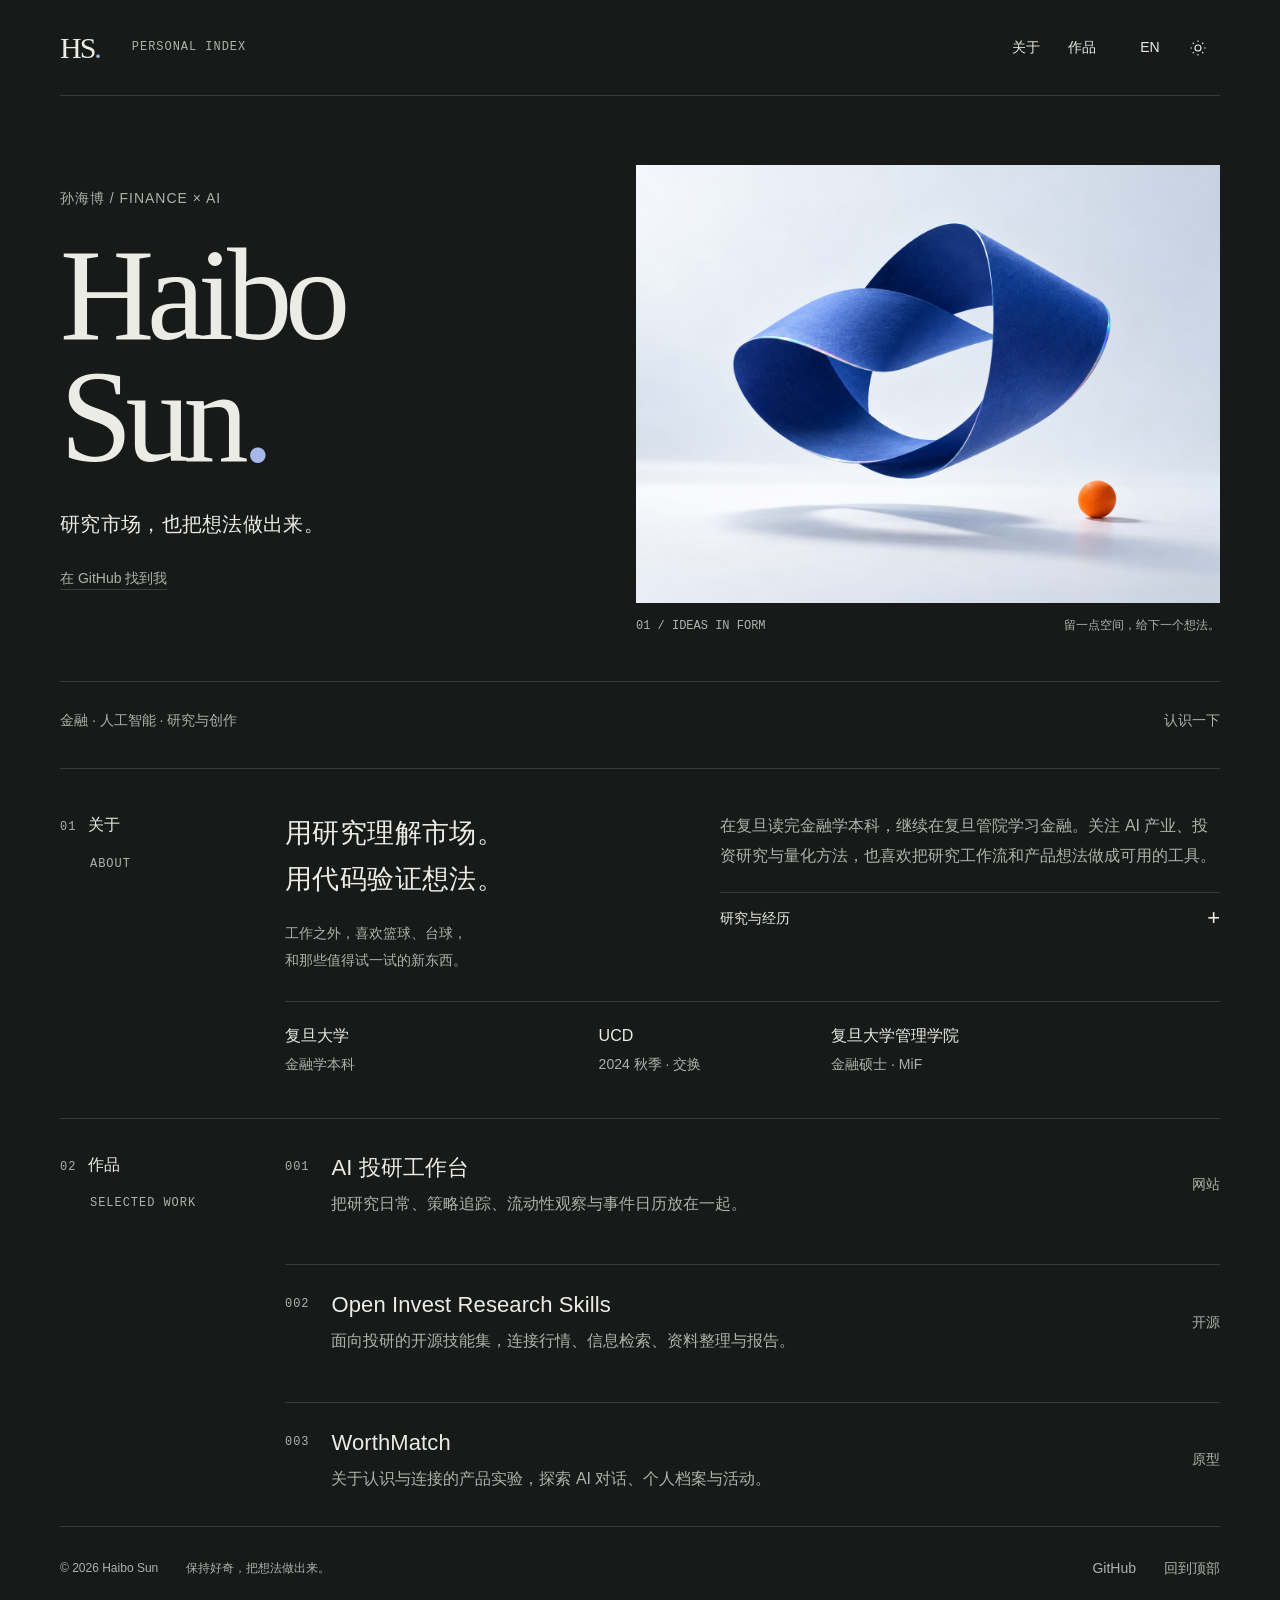
==== index.html @ 2e3bec72 "Complete bilingual homepage with sourced education, research and projects" ====
<!doctype html>
<html lang="zh-CN" data-theme="dark">
<head>
<meta charset="utf-8">
<meta name="viewport" content="width=device-width, initial-scale=1">
<meta name="description" content="孙海博 Haibo Sun 的个人主页。金融与 AI、投资研究，以及把想法做出来的实践。">
<meta name="theme-color" content="#181a19">
<title>孙海博 Haibo Sun · 个人主页</title>
<link rel="icon" type="image/svg+xml" href="data:image/svg+xml,%3Csvg xmlns='http://www.w3.org/2000/svg' viewBox='0 0 64 64'%3E%3Crect width='64' height='64' rx='12' fill='%23181a19'/%3E%3Cpath d='M18 17v30h7V35h14v12h7V17h-7v11H25V17z' fill='%23ecece4'/%3E%3C/svg%3E">
<link rel="stylesheet" href="css/personal-home.css">
<script src="js/personal-home.js" defer></script>
</head>
<body>
<a class="skip-link" href="#main" data-i18n="skip">跳到正文</a>
<div class="page-shell">
<header class="site-header">
<a class="brand" href="#home" aria-label="孙海博，回到首页">HS<span class="brand-dot" aria-hidden="true">.</span></a>
<span class="masthead">PERSONAL INDEX</span>
<nav class="main-nav" aria-label="主导航"><a href="#about" data-i18n="navAbout">关于</a><a href="#work" data-i18n="navWork">作品</a></nav>
<div class="header-controls">
<button class="language-toggle" type="button" aria-label="切换到英文" lang="en">EN</button>
<button class="theme-toggle" type="button" aria-label="切换到浅色模式" aria-pressed="true"><svg viewBox="0 0 24 24" width="18" height="18" fill="none" stroke="currentColor" stroke-width="1.5" aria-hidden="true"><circle cx="12" cy="12" r="4"/><path d="M12 2v2m0 16v2M2 12h2m16 0h2M5 5l1.5 1.5m11 11L19 19M5 19l1.5-1.5m11-11L19 5"/></svg></button>
</div>
</header>
<main id="main">
<section class="hero" id="home" aria-labelledby="hero-title">
<div class="hero-copy">
<p class="eyebrow" data-i18n="greeting">孙海博 / FINANCE × AI</p>
<h1 id="hero-title">Haibo<br>Sun<span class="name-dot">.</span></h1>
<p class="hero-description" data-i18n="heroDescription">研究市场，也把想法做出来。</p>
<a class="text-link hero-link" href="https://github.com/Leoherbertsun" target="_blank" rel="noopener noreferrer" data-i18n="github">在 GitHub 找到我</a>
</div>
<figure class="hero-art">
<div class="art-frame"><img src="img/personal-home-art.png" alt="浅色背景上的蓝色纸环和一颗橙色小球" width="1448" height="1086" fetchpriority="high"></div>
<figcaption><span>01 / IDEAS IN FORM</span><span data-i18n="artCaption">留一点空间，给下一个想法。</span></figcaption>
</figure>
<div class="hero-bottom"><span data-i18n="heroBottom">金融 · 人工智能 · 研究与创作</span><a href="#about" class="scroll-link" data-i18n="scroll">认识一下</a></div>
</section>
<section class="about section" id="about" aria-labelledby="about-title">
<div class="section-label"><span class="section-number">01</span><h2 id="about-title" data-i18n="aboutHeading">关于</h2><span class="section-english" lang="en">ABOUT</span></div>
<div class="about-content">
<div class="about-intro"><p class="about-lead" data-i18n="aboutLead">用研究理解市场。<br>用代码验证想法。</p><p class="personal-note" data-i18n="personalNote">工作之外，喜欢篮球、台球，<br>和那些值得试一试的新东西。</p></div>
<div class="about-copy"><p data-i18n="aboutText">在复旦读完金融学本科，继续在复旦管院学习金融。关注 AI 产业、投资研究与量化方法，也喜欢把研究工作流和产品想法做成可用的工具。</p><details class="note"><summary><span data-i18n="noteTitle">研究与经历</span><span class="note-toggle" aria-hidden="true">+</span></summary><div class="note-body"><p data-i18n="researchText">本科论文 SparseLeadLag：基于稀疏注意力机制，研究创业板日内领涨效应与交易策略，获评优秀毕业论文。</p><p data-i18n="experienceText">实践涉及 AI 算力研究、并购项目、指数与债券 ETF、权益量化及产品绩效归因。</p><ul><li data-i18n="modelingAward">2024 · 全国大学生数学建模竞赛国家二等奖，队长</li><li data-i18n="cqf">2025 · CQF，量化金融专业学习</li></ul></div></details></div>
<ol class="education-path" aria-label="学习经历"><li><span class="education-place" data-i18n="educationOne">复旦大学</span><span class="education-detail" data-i18n="educationOneDetail">金融学本科</span></li><li><span class="education-place">UCD</span><span class="education-detail" data-i18n="educationTwoDetail">2024 秋季 · 交换</span></li><li><span class="education-place" data-i18n="educationThree">复旦大学管理学院</span><span class="education-detail" data-i18n="educationThreeDetail">金融硕士 · MiF</span></li></ol>
</div>
</section>
<section class="work section" id="work" aria-labelledby="work-title">
<div class="section-label"><span class="section-number">02</span><h2 id="work-title" data-i18n="workHeading">作品</h2><span class="section-english" lang="en">SELECTED WORK</span></div>
<div class="work-list">
<a class="work-row" href="https://board.mindport.chat" target="_blank" rel="noopener noreferrer"><span class="work-index">001</span><div class="work-copy"><h3 data-i18n="boardTitle">AI 投研工作台</h3><p data-i18n="boardDescription">把研究日常、策略追踪、流动性观察与事件日历放在一起。</p></div><span class="work-type" data-i18n="website">网站</span></a>
<a class="work-row" href="https://github.com/Leoherbertsun/open-invest-research-skills" target="_blank" rel="noopener noreferrer"><span class="work-index">002</span><div class="work-copy"><h3>Open Invest Research Skills</h3><p data-i18n="skillsDescription">面向投研的开源技能集，连接行情、信息检索、资料整理与报告。</p></div><span class="work-type" data-i18n="openSource">开源</span></a>
<a class="work-row" href="https://github.com/Leoherbertsun/worthmatch-ai-companion-web" target="_blank" rel="noopener noreferrer"><span class="work-index">003</span><div class="work-copy"><h3>WorthMatch</h3><p data-i18n="worthmatchDescription">关于认识与连接的产品实验，探索 AI 对话、个人档案与活动。</p></div><span class="work-type" data-i18n="prototype">原型</span></a>
</div>
</section>
</main>
<footer class="site-footer"><span>© 2026 Haibo Sun</span><span class="footer-note" data-i18n="footerNote">保持好奇，把想法做出来。</span><a href="https://github.com/Leoherbertsun" target="_blank" rel="noopener noreferrer">GitHub</a><a href="#home" data-i18n="backTop">回到顶部</a></footer>
</div>
</body>
</html>
---- css/personal-home.css ----
:root{color-scheme:dark;--paper:#181a19;--ink:#eaece5;--muted:#adb2aa;--line:#383c38;--accent:#a5b8e8;--hover:#242824}
html[data-theme=light]{color-scheme:light;--paper:#f3f2eb;--ink:#20251f;--muted:#62695f;--line:#d3d6cd;--accent:#2948ab;--hover:#e8e9df}
*{box-sizing:border-box}html{scroll-behavior:smooth;scroll-padding-top:28px}body{margin:0;background:var(--paper);color:var(--ink);font-family:"Helvetica Neue",Arial,"PingFang SC","Microsoft YaHei",sans-serif;font-size:1rem;line-height:1.8;-webkit-font-smoothing:antialiased}a{color:inherit;text-decoration:none}button{font:inherit}button,a,summary{-webkit-tap-highlight-color:transparent}::selection{background:#adc1ff;color:#172033}:focus-visible{outline:2px solid var(--accent);outline-offset:6px}.skip-link{position:fixed;top:-100px;left:20px;padding:10px 18px;background:var(--ink);color:var(--paper);z-index:10}.skip-link:focus{top:12px}.page-shell{width:min(1160px,calc(100% - 112px));margin:auto}.site-header{min-height:96px;display:flex;flex-wrap:wrap;align-items:center;gap:32px;border-bottom:1px solid var(--line)}.brand{font-family:Georgia,"Times New Roman",serif;font-size:1.875rem;line-height:1;font-weight:400;letter-spacing:-2px;padding:10px 0}.brand-dot{color:var(--accent)}.masthead,.section-english,.hero-art figcaption,.section-number,.work-index{font-family:"SFMono-Regular",Consolas,"Liberation Mono",monospace;font-size:0.75rem;letter-spacing:.08em}.masthead{color:var(--muted)}.main-nav{display:flex;gap:28px;margin-left:auto;font-size:0.875rem}.main-nav a{display:flex;align-items:center;min-height:44px;padding:7px 0}.main-nav a:hover,.text-link:hover,.site-footer a:hover,.scroll-link:hover{color:var(--accent)}.header-controls{display:flex;gap:4px;align-items:center}.header-controls button{display:grid;place-items:center;min-width:44px;min-height:44px;padding:0 8px;color:var(--ink);border:1px solid transparent;background:transparent;cursor:pointer;font-size:0.875rem}.header-controls button:hover{background:var(--hover);border-color:var(--line)}.hero{display:grid;grid-template-columns:.94fr 1.06fr;gap:34px 58px;padding:54px 0 25px}.hero-copy{align-self:center;min-width:0}.eyebrow{margin:0 0 24px;font-size:0.875rem;color:var(--muted);letter-spacing:.07em}h1{font-family:Georgia,"Times New Roman",serif;font-weight:400;font-size:clamp(86px,10.2vw,146px);line-height:.93;letter-spacing:-.055em;margin:0 0 30px}.name-dot{color:var(--accent)}.hero-description{font-size:1.25rem;line-height:1.65;letter-spacing:.015em;margin:0 0 16px}.text-link{display:inline-flex;align-items:center;min-height:44px;font-size:0.875rem;transition:color .2s}.hero-link{color:var(--muted);text-decoration:underline;text-underline-offset:6px;text-decoration-color:var(--line)}.hero-art{min-width:0;align-self:center;margin:15px 0 0}.art-frame{width:100%;aspect-ratio:4/3;background:#e5eaf4;overflow:hidden}.hero-art img{display:block;width:100%;height:100%;object-fit:cover}.hero-art figcaption{display:flex;justify-content:space-between;gap:16px;padding-top:14px;color:var(--muted);font-size:0.75rem;line-height:1.65;letter-spacing:0}.hero-art figcaption>span:last-child{text-align:right;font-family:inherit}.hero-bottom{grid-column:1/-1;display:flex;justify-content:space-between;align-items:center;gap:24px;border-top:1px solid var(--line);padding-top:17px;margin-top:10px;color:var(--muted);font-size:0.875rem}.scroll-link{display:flex;align-items:center;min-height:44px;white-space:nowrap}.section{display:grid;grid-template-columns:180px minmax(0,1fr);gap:45px;padding:42px 0;border-top:1px solid var(--line)}.section-label{display:flex;align-items:baseline;gap:12px;flex-wrap:wrap;align-content:flex-start}.section-number{color:var(--muted)}.section-label h2{margin:0;font-size:1rem;font-weight:500}.section-english{color:var(--muted);flex-basis:100%;padding-left:30px;margin-top:2px}.about-content{display:grid;grid-template-columns:minmax(0,.95fr) minmax(0,1.2fr);gap:28px 40px}.about-lead{font-size:clamp(23px,2.1vw,28px);line-height:1.7;letter-spacing:.015em;margin:0}.personal-note{color:var(--muted);font-size:0.875rem;line-height:1.9;margin:18px 0 0}.about-copy{min-width:0;color:var(--muted);font-size:1rem;line-height:1.9}.about-copy>p{margin:0 0 20px}.note{border-top:1px solid var(--line)}.note summary{list-style:none;display:flex;justify-content:space-between;gap:20px;align-items:center;cursor:pointer;min-height:48px;padding:12px 0;color:var(--ink);font-size:0.875rem}.note summary::-webkit-details-marker{display:none}.note summary:hover{color:var(--accent)}.note-toggle{font-size:1.375rem;font-weight:300;line-height:1;transition:transform .2s}.note[open] .note-toggle{transform:rotate(45deg)}.note-body{padding-bottom:10px}.note-body p{margin:0 0 12px;font-size:1rem}.note-body ul{margin:14px 0 0;padding-left:20px;font-size:0.875rem}.note-body li+li{margin-top:8px}.education-path{grid-column:1/-1;display:grid;grid-template-columns:.9fr .65fr 1.2fr;gap:22px;list-style:none;margin:0;padding:22px 0 0;border-top:1px solid var(--line)}.education-path li{display:flex;flex-direction:column;gap:4px;min-width:0}.education-place{font-size:1rem;line-height:1.55}.education-detail{font-size:0.875rem;color:var(--muted);line-height:1.6}.work{border-bottom:1px solid var(--line);padding-top:32px;padding-bottom:32px}.work-list{min-width:0}.work-row{display:flex;align-items:center;gap:22px;min-width:0;padding:23px 0}.work-row:first-child{padding-top:0}.work-row:last-child{padding-bottom:0}.work-row+.work-row{border-top:1px solid var(--line);margin-top:23px}.work-index{align-self:flex-start;color:var(--muted);padding-top:6px}.work-copy{flex:1;min-width:0}.work-copy h3{font-size:1.375rem;font-weight:400;letter-spacing:.005em;line-height:1.5;margin:0 0 6px;overflow-wrap:anywhere}.work-copy p{margin:0;color:var(--muted);font-size:1rem;line-height:1.8}.work-type{color:var(--muted);font-size:0.875rem;white-space:nowrap}.work-row:hover h3{color:var(--accent)}.site-footer{display:flex;gap:28px;align-items:center;padding:20px 0 28px;color:var(--muted);font-size:0.75rem}.footer-note{margin-right:auto}.site-footer a{display:flex;align-items:center;min-height:44px;font-size:0.875rem;white-space:nowrap;transition:color .2s}
@media(min-width:1500px){.hero{padding-top:65px;padding-bottom:32px;gap:45px 65px}}
@media(max-width:1000px){.page-shell{width:calc(100% - 64px)}.masthead{display:none}.hero{gap:30px 35px}h1{font-size:clamp(82px,12vw,125px)}.section{grid-template-columns:130px minmax(0,1fr);gap:28px}.about-content{gap:25px}.hero-art figcaption{flex-direction:column;gap:3px}.hero-art figcaption>span:last-child{text-align:left}.about-lead{font-size:1.438rem}.work-row{gap:16px}.education-path{gap:16px}.footer-note{font-size:0.75rem}}
@media(max-width:720px){.page-shell{width:calc(100% - 40px)}.site-header{min-height:76px;gap:18px}.main-nav{gap:21px}.header-controls{gap:0}.hero{grid-template-columns:1fr;gap:30px;padding-top:39px}.eyebrow{margin-bottom:22px}h1{font-size:clamp(96px,21vw,138px);margin-bottom:25px}.hero-description{font-size:1.25rem}.hero-art{margin:0}.hero-art figcaption{flex-direction:row;gap:14px}.hero-art figcaption>span:last-child{text-align:right}.hero-bottom{gap:16px;margin-top:0;padding-top:14px}.section{grid-template-columns:1fr;gap:24px;padding:32px 0}.section-label{gap:11px;align-items:center}.section-english{flex-basis:auto;margin:0 0 0 auto;padding:0}.about-content{grid-template-columns:1fr 1.3fr;gap:24px}.about-lead{font-size:1.438rem}.work-copy h3{font-size:1.312rem}.work-row{gap:16px}.site-footer{flex-wrap:wrap;gap:10px 24px}.footer-note{display:none}.site-footer>a:first-of-type{margin-left:auto}}
@media(max-width:500px){.page-shell{width:calc(100% - 36px)}.site-header{gap:12px}.main-nav{gap:16px}.brand{font-size:1.75rem}.hero{gap:27px}.hero-art figcaption{flex-direction:column;gap:3px}.hero-art figcaption>span:last-child{text-align:left}.hero-bottom>span{max-width:220px}.about-content{grid-template-columns:1fr;gap:20px}.about-lead{font-size:1.562rem}.personal-note{margin-top:12px}.education-path{grid-template-columns:1fr;gap:18px;padding-top:22px}.education-path li{flex-direction:row;justify-content:space-between;gap:16px;align-items:baseline}.education-place{font-size:0.875rem}.education-detail{font-size:0.875rem;text-align:right}.work-row{flex-wrap:wrap;gap:10px 14px}.work-index{font-size:0.75rem}.work-copy{flex-basis:calc(100% - 48px)}.work-type{margin-left:36px;font-size:0.875rem}.work-copy h3{font-size:1.25rem}.site-footer{gap:10px 15px}}
@media(max-width:350px){.main-nav{gap:10px}.site-header{gap:8px}.header-controls button{min-width:42px}.education-path li{flex-direction:column;gap:2px}.education-detail{text-align:left}.hero-bottom{align-items:flex-start}.hero-bottom>span{max-width:155px}.hero-bottom .scroll-link{min-height:0}}
@media(prefers-reduced-motion:reduce){html{scroll-behavior:auto}*,*::before,*::after{transition:none!important}}
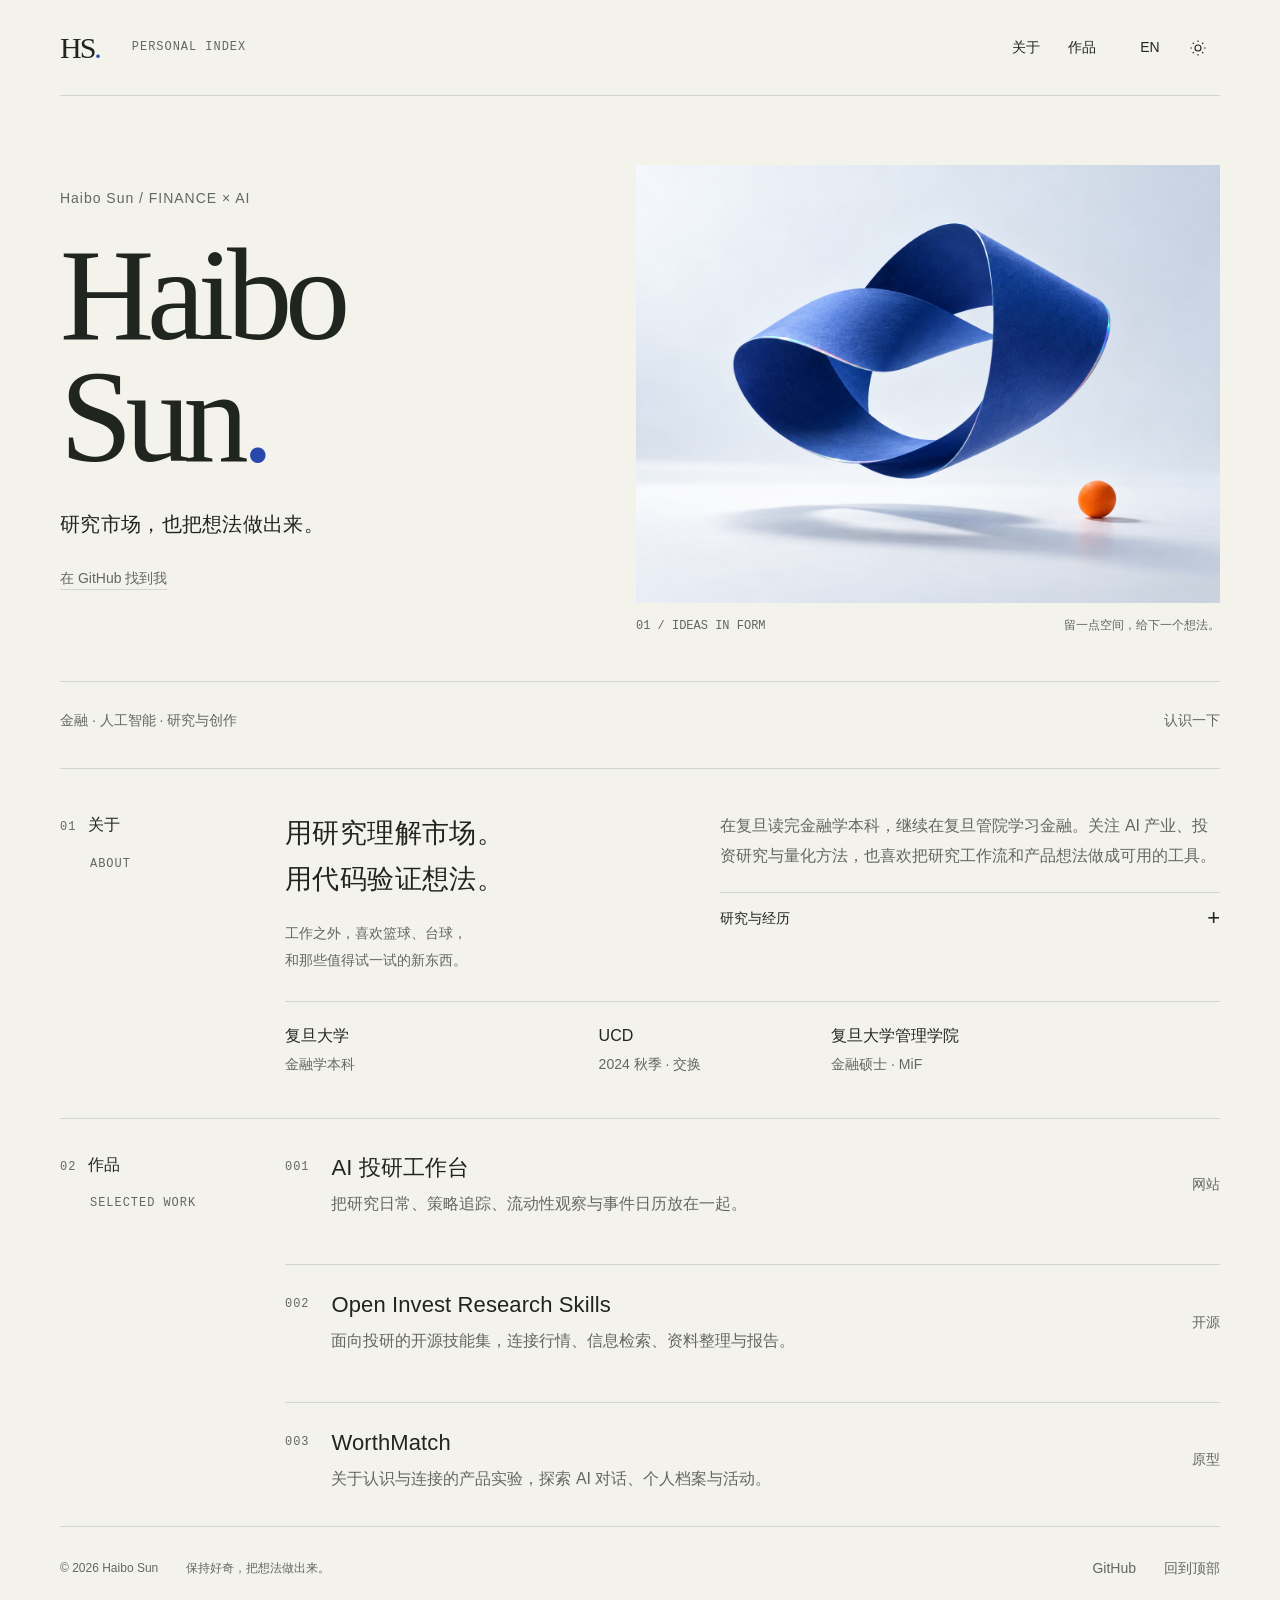
==== commit a8eaa054: "Keep the public name in English and default to light" ====
--- a/index.html
+++ b/index.html
@@ -1,11 +1,11 @@
 <!doctype html>
-<html lang="zh-CN" data-theme="dark">
+<html lang="zh-CN" data-theme="light">
 <head>
 <meta charset="utf-8">
 <meta name="viewport" content="width=device-width, initial-scale=1">
-<meta name="description" content="孙海博 Haibo Sun 的个人主页。金融与 AI、投资研究，以及把想法做出来的实践。">
-<meta name="theme-color" content="#181a19">
-<title>孙海博 Haibo Sun · 个人主页</title>
+<meta name="description" content="Haibo Sun 的个人主页。金融与 AI、投资研究，以及把想法做出来的实践。">
+<meta name="theme-color" content="#f3f2eb">
+<title>Haibo Sun · 个人主页</title>
 <link rel="icon" type="image/svg+xml" href="data:image/svg+xml,%3Csvg xmlns='http://www.w3.org/2000/svg' viewBox='0 0 64 64'%3E%3Crect width='64' height='64' rx='12' fill='%23181a19'/%3E%3Cpath d='M18 17v30h7V35h14v12h7V17h-7v11H25V17z' fill='%23ecece4'/%3E%3C/svg%3E">
 <link rel="stylesheet" href="css/personal-home.css">
 <script src="js/personal-home.js" defer></script>
@@ -14,7 +14,7 @@
 <a class="skip-link" href="#main" data-i18n="skip">跳到正文</a>
 <div class="page-shell">
 <header class="site-header">
-<a class="brand" href="#home" aria-label="孙海博，回到首页">HS<span class="brand-dot" aria-hidden="true">.</span></a>
+<a class="brand" href="#home" aria-label="Haibo Sun，回到首页">HS<span class="brand-dot" aria-hidden="true">.</span></a>
 <span class="masthead">PERSONAL INDEX</span>
 <nav class="main-nav" aria-label="主导航"><a href="#about" data-i18n="navAbout">关于</a><a href="#work" data-i18n="navWork">作品</a></nav>
 <div class="header-controls">
@@ -25,7 +25,7 @@
 <main id="main">
 <section class="hero" id="home" aria-labelledby="hero-title">
 <div class="hero-copy">
-<p class="eyebrow" data-i18n="greeting">孙海博 / FINANCE × AI</p>
+<p class="eyebrow" data-i18n="greeting">Haibo Sun / FINANCE × AI</p>
 <h1 id="hero-title">Haibo<br>Sun<span class="name-dot">.</span></h1>
 <p class="hero-description" data-i18n="heroDescription">研究市场，也把想法做出来。</p>
 <a class="text-link hero-link" href="https://github.com/Leoherbertsun" target="_blank" rel="noopener noreferrer" data-i18n="github">在 GitHub 找到我</a>
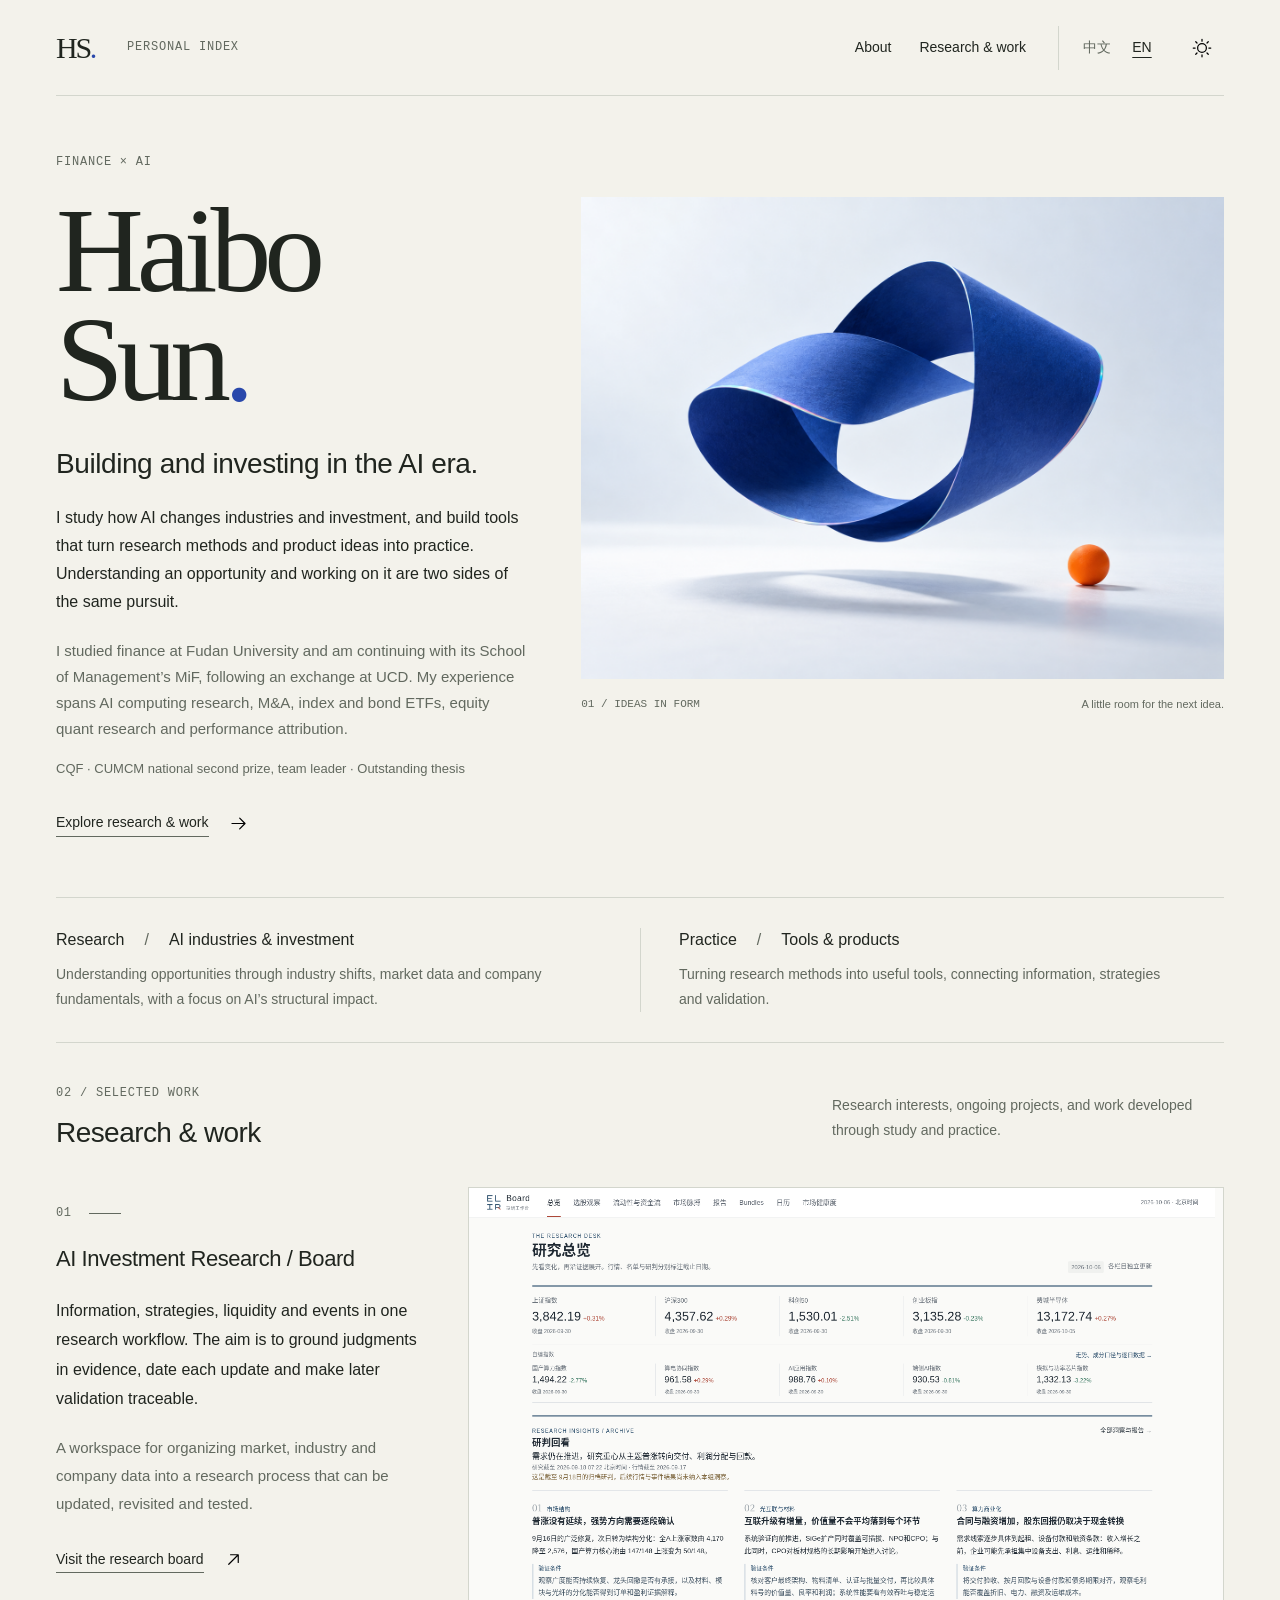
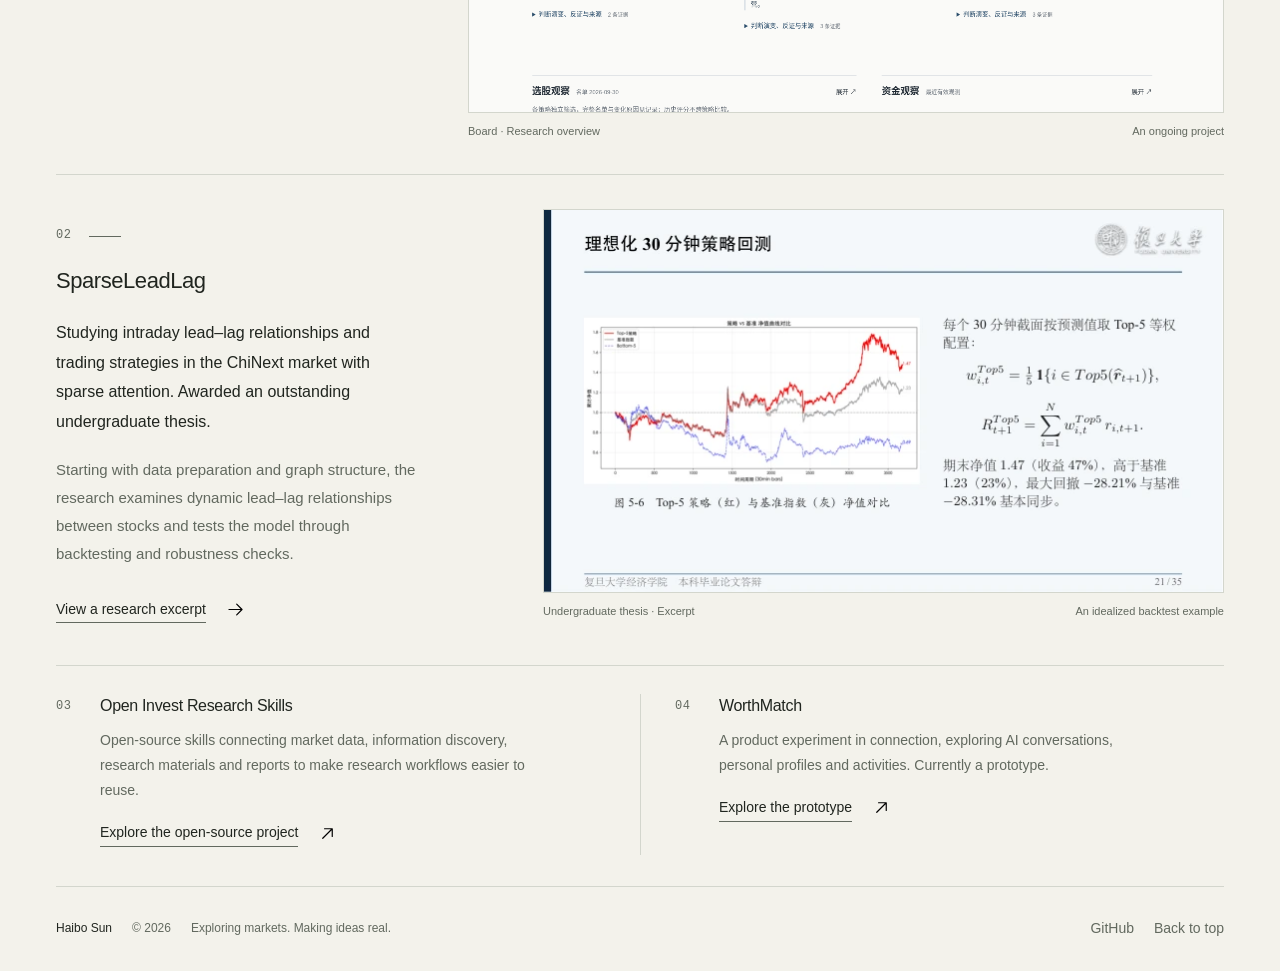
==== commit a541b34f: "Combine editorial research layout with warm paper typography" ====
--- a/index.html
+++ b/index.html
@@ -3,57 +3,105 @@
 <head>
 <meta charset="utf-8">
 <meta name="viewport" content="width=device-width, initial-scale=1">
-<meta name="description" content="Haibo Sun 的个人主页。金融与 AI、投资研究，以及把想法做出来的实践。">
+<meta name="description" content="Haibo Sun 的个人主页。AI 产业与投资研究，以及用代码把研究方法和产品想法做成工具的实践。">
 <meta name="theme-color" content="#f3f2eb">
-<title>Haibo Sun · 个人主页</title>
+<title>Haibo Sun · Finance × AI</title>
 <link rel="icon" type="image/svg+xml" href="data:image/svg+xml,%3Csvg xmlns='http://www.w3.org/2000/svg' viewBox='0 0 64 64'%3E%3Crect width='64' height='64' rx='12' fill='%23181a19'/%3E%3Cpath d='M18 17v30h7V35h14v12h7V17h-7v11H25V17z' fill='%23ecece4'/%3E%3C/svg%3E">
-<link rel="stylesheet" href="css/personal-home.css">
-<script src="js/personal-home.js" defer></script>
+<link rel="stylesheet" href="css/personal-home.css?v=20261007-1">
+<script src="js/personal-home.js?v=20261007-1" defer></script>
 </head>
 <body>
 <a class="skip-link" href="#main" data-i18n="skip">跳到正文</a>
-<div class="page-shell">
+<div class="page-shell" id="home">
 <header class="site-header">
-<a class="brand" href="#home" aria-label="Haibo Sun，回到首页">HS<span class="brand-dot" aria-hidden="true">.</span></a>
-<span class="masthead">PERSONAL INDEX</span>
-<nav class="main-nav" aria-label="主导航"><a href="#about" data-i18n="navAbout">关于</a><a href="#work" data-i18n="navWork">作品</a></nav>
-<div class="header-controls">
-<button class="language-toggle" type="button" aria-label="切换到英文" lang="en">EN</button>
-<button class="theme-toggle" type="button" aria-label="切换到浅色模式" aria-pressed="true"><svg viewBox="0 0 24 24" width="18" height="18" fill="none" stroke="currentColor" stroke-width="1.5" aria-hidden="true"><circle cx="12" cy="12" r="4"/><path d="M12 2v2m0 16v2M2 12h2m16 0h2M5 5l1.5 1.5m11 11L19 19M5 19l1.5-1.5m11-11L19 5"/></svg></button>
-</div>
+  <a class="brand" href="#home" aria-label="Haibo Sun，回到首页">HS<span class="brand-dot">.</span></a>
+  <span class="masthead">PERSONAL INDEX</span>
+  <nav class="main-nav" aria-label="主导航">
+    <a href="#about" data-i18n="navAbout">关于</a>
+    <a href="#work" data-i18n="navWork">研究与作品</a>
+  </nav>
+  <div class="header-controls">
+    <div class="language-control" aria-label="语言">
+      <button type="button" data-locale="zh" lang="zh-CN" aria-pressed="true">中文</button>
+      <button type="button" data-locale="en" lang="en" aria-pressed="false">EN</button>
+    </div>
+    <button class="theme-toggle" type="button" aria-label="切换到深色模式" aria-pressed="false"><img src="img/home-icons/sun.svg" width="20" height="20" alt=""></button>
+  </div>
 </header>
 <main id="main">
-<section class="hero" id="home" aria-labelledby="hero-title">
-<div class="hero-copy">
-<p class="eyebrow" data-i18n="greeting">Haibo Sun / FINANCE × AI</p>
-<h1 id="hero-title">Haibo<br>Sun<span class="name-dot">.</span></h1>
-<p class="hero-description" data-i18n="heroDescription">研究市场，也把想法做出来。</p>
-<a class="text-link hero-link" href="https://github.com/Leoherbertsun" target="_blank" rel="noopener noreferrer" data-i18n="github">在 GitHub 找到我</a>
+  <section class="hero" id="about" aria-labelledby="hero-title">
+    <div class="hero-copy">
+      <p class="eyebrow">FINANCE × AI</p>
+      <h1 id="hero-title">Haibo<br>Sun<span class="name-dot">.</span></h1>
+      <p class="hero-statement" data-i18n="statement">在 AI 时代，创与投。</p>
+      <p class="hero-intro" data-i18n="intro">我关注 AI 如何改变产业与投资，也用代码把研究方法和产品想法做成可用的工具。理解机会与亲手实践，是同一件事的两面。</p>
+      <p class="hero-background" data-i18n="background">复旦大学金融学本科，继续在复旦管院学习 MiF，曾赴 UCD 交换。实践涉及 AI 算力研究、并购、指数与债券 ETF、权益量化和绩效归因。</p>
+      <p class="credentials" data-i18n="credentials">CQF · 数模国家二等奖（队长） · 优秀毕业论文</p>
+      <a class="text-link hero-link" href="#work"><span data-i18n="browse">浏览研究与作品</span><img class="ui-icon" src="img/home-icons/arrow-right.svg" width="19" height="19" alt=""></a>
+    </div>
+    <figure class="hero-art">
+      <img class="hero-image" src="img/personal-home-art.png" alt="浅色背景上的蓝色纸环和一颗橙色小球" width="1448" height="1086" fetchpriority="high">
+      <figcaption><span>01 / IDEAS IN FORM</span><span data-i18n="artCaption">留一点空间，给下一个想法。</span></figcaption>
+    </figure>
+  </section>
+  <div class="practice-band">
+    <div class="practice-item">
+      <p class="practice-heading"><span data-i18n="research">研究</span><span class="practice-slash" aria-hidden="true">/</span><span data-i18n="researchTitle">AI 产业与投资</span></p>
+      <p class="practice-description" data-i18n="researchDescription">从产业变化、市场数据和公司基本面中理解机会，关注 AI 带来的结构性影响。</p>
+    </div>
+    <div class="practice-item">
+      <p class="practice-heading"><span data-i18n="practice">实践</span><span class="practice-slash" aria-hidden="true">/</span><span data-i18n="practiceTitle">工具与产品</span></p>
+      <p class="practice-description" data-i18n="practiceDescription">用代码把研究方法落地为可用的工具，让信息、策略与验证形成闭环。</p>
+    </div>
+  </div>
+  <section class="work-section" id="work" aria-labelledby="work-title">
+    <div class="section-heading">
+      <div><p class="section-eyebrow">02 / SELECTED WORK</p><h2 id="work-title" data-i18n="workTitle">研究与作品</h2></div>
+      <p class="section-intro" data-i18n="workIntro">一些我长期关注的研究方向、正在进行的项目，以及从学习和实践中形成的阶段性成果。</p>
+    </div>
+    <article class="project project-board" aria-labelledby="board-title">
+      <div class="project-copy">
+        <p class="project-index">01</p>
+        <h3 id="board-title" data-i18n="boardTitle">AI 投研工作台 / Board</h3>
+        <p class="project-lead" data-i18n="boardLead">把信息、策略、流动性与事件放进同一个研究工作流。重点是让判断有依据，让更新有日期，也让后续验证有迹可循。</p>
+        <p class="project-description" data-i18n="boardDescription">围绕市场、行业与公司，把分散的数据和材料组织成可以持续更新、回看与验证的研究过程。</p>
+        <a class="text-link" href="https://board.mindport.chat" target="_blank" rel="noopener noreferrer"><span data-i18n="boardLink">访问工作台</span><img class="ui-icon" src="img/home-icons/arrow-up-right.svg" width="19" height="19" alt=""></a>
+      </div>
+      <figure class="project-figure">
+        <a class="project-image-link" href="https://board.mindport.chat" target="_blank" rel="noopener noreferrer" aria-label="打开 AI 投研工作台"><img src="img/research-board.png" alt="Board 的研究总览页面，展示市场数据、研究回看与行情图表" width="1440" height="1000" loading="lazy" decoding="async"></a>
+        <figcaption><span data-i18n="boardCaption">Board · 研究总览</span><span data-i18n="boardStatus">持续迭代中</span></figcaption>
+      </figure>
+    </article>
+    <article class="project project-thesis" aria-labelledby="thesis-title">
+      <div class="project-copy">
+        <p class="project-index">02</p>
+        <h3 id="thesis-title">SparseLeadLag</h3>
+        <p class="project-lead" data-i18n="thesisLead">用稀疏注意力研究创业板日内领涨关系与交易策略。本科论文获评优秀毕业论文。</p>
+        <p class="project-description" data-i18n="thesisDescription">从数据处理与图结构出发，探索股票间的动态领先关系，并通过回测与稳健性检验审视模型的有效性。</p>
+        <a class="text-link thesis-trigger" href="img/sparse-lead-lag.webp"><span data-i18n="thesisLink">查看研究节选</span><img class="ui-icon" src="img/home-icons/arrow-right.svg" width="19" height="19" alt=""></a>
+      </div>
+      <figure class="project-figure thesis-figure">
+        <a class="project-image-link thesis-trigger" href="img/sparse-lead-lag.webp" aria-label="查看 SparseLeadLag 研究节选"><img src="img/sparse-lead-lag.webp" alt="SparseLeadLag 本科论文的理想化回测节选，包含图表与模型公式" width="681" height="383" loading="lazy" decoding="async"></a>
+        <figcaption><span data-i18n="thesisCaption">本科论文 · 研究节选</span><span data-i18n="thesisNote">图中为理想化回测示例</span></figcaption>
+      </figure>
+    </article>
+    <div class="secondary-projects">
+      <article class="secondary-project">
+        <p class="project-index">03</p>
+        <div><h3>Open Invest Research Skills</h3><p data-i18n="skillsDescription">面向投研的开源技能集，连接行情、信息检索、资料整理与报告，让研究流程更容易复用。</p><a class="text-link" href="https://github.com/Leoherbertsun/open-invest-research-skills" target="_blank" rel="noopener noreferrer"><span data-i18n="skillsLink">查看开源项目</span><img class="ui-icon" src="img/home-icons/arrow-up-right.svg" width="18" height="18" alt=""></a></div>
+      </article>
+      <article class="secondary-project">
+        <p class="project-index">04</p>
+        <div><h3>WorthMatch</h3><p data-i18n="worthmatchDescription">关于认识与连接的产品实验，探索 AI 对话、个人档案与活动的结合方式。目前是原型项目。</p><a class="text-link" href="https://github.com/Leoherbertsun/worthmatch-ai-companion-web" target="_blank" rel="noopener noreferrer"><span data-i18n="worthmatchLink">查看产品原型</span><img class="ui-icon" src="img/home-icons/arrow-up-right.svg" width="18" height="18" alt=""></a></div>
+      </article>
+    </div>
+  </section>
+</main>
+<footer class="site-footer"><span class="footer-name">Haibo Sun</span><span>© 2026</span><span class="footer-note" data-i18n="footerNote">研究市场，把想法做出来。</span><a href="https://github.com/Leoherbertsun" target="_blank" rel="noopener noreferrer">GitHub</a><a href="#home" data-i18n="backTop">回到顶部</a></footer>
 </div>
-<figure class="hero-art">
-<div class="art-frame"><img src="img/personal-home-art.png" alt="浅色背景上的蓝色纸环和一颗橙色小球" width="1448" height="1086" fetchpriority="high"></div>
-<figcaption><span>01 / IDEAS IN FORM</span><span data-i18n="artCaption">留一点空间，给下一个想法。</span></figcaption>
-</figure>
-<div class="hero-bottom"><span data-i18n="heroBottom">金融 · 人工智能 · 研究与创作</span><a href="#about" class="scroll-link" data-i18n="scroll">认识一下</a></div>
-</section>
-<section class="about section" id="about" aria-labelledby="about-title">
-<div class="section-label"><span class="section-number">01</span><h2 id="about-title" data-i18n="aboutHeading">关于</h2><span class="section-english" lang="en">ABOUT</span></div>
-<div class="about-content">
-<div class="about-intro"><p class="about-lead" data-i18n="aboutLead">用研究理解市场。<br>用代码验证想法。</p><p class="personal-note" data-i18n="personalNote">工作之外，喜欢篮球、台球，<br>和那些值得试一试的新东西。</p></div>
-<div class="about-copy"><p data-i18n="aboutText">在复旦读完金融学本科，继续在复旦管院学习金融。关注 AI 产业、投资研究与量化方法，也喜欢把研究工作流和产品想法做成可用的工具。</p><details class="note"><summary><span data-i18n="noteTitle">研究与经历</span><span class="note-toggle" aria-hidden="true">+</span></summary><div class="note-body"><p data-i18n="researchText">本科论文 SparseLeadLag：基于稀疏注意力机制，研究创业板日内领涨效应与交易策略，获评优秀毕业论文。</p><p data-i18n="experienceText">实践涉及 AI 算力研究、并购项目、指数与债券 ETF、权益量化及产品绩效归因。</p><ul><li data-i18n="modelingAward">2024 · 全国大学生数学建模竞赛国家二等奖，队长</li><li data-i18n="cqf">2025 · CQF，量化金融专业学习</li></ul></div></details></div>
-<ol class="education-path" aria-label="学习经历"><li><span class="education-place" data-i18n="educationOne">复旦大学</span><span class="education-detail" data-i18n="educationOneDetail">金融学本科</span></li><li><span class="education-place">UCD</span><span class="education-detail" data-i18n="educationTwoDetail">2024 秋季 · 交换</span></li><li><span class="education-place" data-i18n="educationThree">复旦大学管理学院</span><span class="education-detail" data-i18n="educationThreeDetail">金融硕士 · MiF</span></li></ol>
-</div>
-</section>
-<section class="work section" id="work" aria-labelledby="work-title">
-<div class="section-label"><span class="section-number">02</span><h2 id="work-title" data-i18n="workHeading">作品</h2><span class="section-english" lang="en">SELECTED WORK</span></div>
-<div class="work-list">
-<a class="work-row" href="https://board.mindport.chat" target="_blank" rel="noopener noreferrer"><span class="work-index">001</span><div class="work-copy"><h3 data-i18n="boardTitle">AI 投研工作台</h3><p data-i18n="boardDescription">把研究日常、策略追踪、流动性观察与事件日历放在一起。</p></div><span class="work-type" data-i18n="website">网站</span></a>
-<a class="work-row" href="https://github.com/Leoherbertsun/open-invest-research-skills" target="_blank" rel="noopener noreferrer"><span class="work-index">002</span><div class="work-copy"><h3>Open Invest Research Skills</h3><p data-i18n="skillsDescription">面向投研的开源技能集，连接行情、信息检索、资料整理与报告。</p></div><span class="work-type" data-i18n="openSource">开源</span></a>
-<a class="work-row" href="https://github.com/Leoherbertsun/worthmatch-ai-companion-web" target="_blank" rel="noopener noreferrer"><span class="work-index">003</span><div class="work-copy"><h3>WorthMatch</h3><p data-i18n="worthmatchDescription">关于认识与连接的产品实验，探索 AI 对话、个人档案与活动。</p></div><span class="work-type" data-i18n="prototype">原型</span></a>
-</div>
-</section>
-</main>
-<footer class="site-footer"><span>© 2026 Haibo Sun</span><span class="footer-note" data-i18n="footerNote">保持好奇，把想法做出来。</span><a href="https://github.com/Leoherbertsun" target="_blank" rel="noopener noreferrer">GitHub</a><a href="#home" data-i18n="backTop">回到顶部</a></footer>
-</div>
+<dialog class="research-dialog" aria-labelledby="dialog-title">
+  <div class="dialog-heading"><div><p class="section-eyebrow">RESEARCH NOTE</p><h2 id="dialog-title">SparseLeadLag</h2></div><button class="dialog-close" type="button" data-i18n="close">关闭</button></div>
+  <figure><img src="img/sparse-lead-lag.webp" alt="SparseLeadLag 本科论文的理想化回测节选，包含图表与模型公式" width="681" height="383"><figcaption data-i18n="dialogCaption">本科论文研究节选。图中展示理想化回测示例，用于说明研究方法。</figcaption></figure>
+</dialog>
 </body>
 </html>
--- a/css/personal-home.css
+++ b/css/personal-home.css
@@ -1,9 +1,220 @@
-:root{color-scheme:dark;--paper:#181a19;--ink:#eaece5;--muted:#adb2aa;--line:#383c38;--accent:#a5b8e8;--hover:#242824}
-html[data-theme=light]{color-scheme:light;--paper:#f3f2eb;--ink:#20251f;--muted:#62695f;--line:#d3d6cd;--accent:#2948ab;--hover:#e8e9df}
-*{box-sizing:border-box}html{scroll-behavior:smooth;scroll-padding-top:28px}body{margin:0;background:var(--paper);color:var(--ink);font-family:"Helvetica Neue",Arial,"PingFang SC","Microsoft YaHei",sans-serif;font-size:1rem;line-height:1.8;-webkit-font-smoothing:antialiased}a{color:inherit;text-decoration:none}button{font:inherit}button,a,summary{-webkit-tap-highlight-color:transparent}::selection{background:#adc1ff;color:#172033}:focus-visible{outline:2px solid var(--accent);outline-offset:6px}.skip-link{position:fixed;top:-100px;left:20px;padding:10px 18px;background:var(--ink);color:var(--paper);z-index:10}.skip-link:focus{top:12px}.page-shell{width:min(1160px,calc(100% - 112px));margin:auto}.site-header{min-height:96px;display:flex;flex-wrap:wrap;align-items:center;gap:32px;border-bottom:1px solid var(--line)}.brand{font-family:Georgia,"Times New Roman",serif;font-size:1.875rem;line-height:1;font-weight:400;letter-spacing:-2px;padding:10px 0}.brand-dot{color:var(--accent)}.masthead,.section-english,.hero-art figcaption,.section-number,.work-index{font-family:"SFMono-Regular",Consolas,"Liberation Mono",monospace;font-size:0.75rem;letter-spacing:.08em}.masthead{color:var(--muted)}.main-nav{display:flex;gap:28px;margin-left:auto;font-size:0.875rem}.main-nav a{display:flex;align-items:center;min-height:44px;padding:7px 0}.main-nav a:hover,.text-link:hover,.site-footer a:hover,.scroll-link:hover{color:var(--accent)}.header-controls{display:flex;gap:4px;align-items:center}.header-controls button{display:grid;place-items:center;min-width:44px;min-height:44px;padding:0 8px;color:var(--ink);border:1px solid transparent;background:transparent;cursor:pointer;font-size:0.875rem}.header-controls button:hover{background:var(--hover);border-color:var(--line)}.hero{display:grid;grid-template-columns:.94fr 1.06fr;gap:34px 58px;padding:54px 0 25px}.hero-copy{align-self:center;min-width:0}.eyebrow{margin:0 0 24px;font-size:0.875rem;color:var(--muted);letter-spacing:.07em}h1{font-family:Georgia,"Times New Roman",serif;font-weight:400;font-size:clamp(86px,10.2vw,146px);line-height:.93;letter-spacing:-.055em;margin:0 0 30px}.name-dot{color:var(--accent)}.hero-description{font-size:1.25rem;line-height:1.65;letter-spacing:.015em;margin:0 0 16px}.text-link{display:inline-flex;align-items:center;min-height:44px;font-size:0.875rem;transition:color .2s}.hero-link{color:var(--muted);text-decoration:underline;text-underline-offset:6px;text-decoration-color:var(--line)}.hero-art{min-width:0;align-self:center;margin:15px 0 0}.art-frame{width:100%;aspect-ratio:4/3;background:#e5eaf4;overflow:hidden}.hero-art img{display:block;width:100%;height:100%;object-fit:cover}.hero-art figcaption{display:flex;justify-content:space-between;gap:16px;padding-top:14px;color:var(--muted);font-size:0.75rem;line-height:1.65;letter-spacing:0}.hero-art figcaption>span:last-child{text-align:right;font-family:inherit}.hero-bottom{grid-column:1/-1;display:flex;justify-content:space-between;align-items:center;gap:24px;border-top:1px solid var(--line);padding-top:17px;margin-top:10px;color:var(--muted);font-size:0.875rem}.scroll-link{display:flex;align-items:center;min-height:44px;white-space:nowrap}.section{display:grid;grid-template-columns:180px minmax(0,1fr);gap:45px;padding:42px 0;border-top:1px solid var(--line)}.section-label{display:flex;align-items:baseline;gap:12px;flex-wrap:wrap;align-content:flex-start}.section-number{color:var(--muted)}.section-label h2{margin:0;font-size:1rem;font-weight:500}.section-english{color:var(--muted);flex-basis:100%;padding-left:30px;margin-top:2px}.about-content{display:grid;grid-template-columns:minmax(0,.95fr) minmax(0,1.2fr);gap:28px 40px}.about-lead{font-size:clamp(23px,2.1vw,28px);line-height:1.7;letter-spacing:.015em;margin:0}.personal-note{color:var(--muted);font-size:0.875rem;line-height:1.9;margin:18px 0 0}.about-copy{min-width:0;color:var(--muted);font-size:1rem;line-height:1.9}.about-copy>p{margin:0 0 20px}.note{border-top:1px solid var(--line)}.note summary{list-style:none;display:flex;justify-content:space-between;gap:20px;align-items:center;cursor:pointer;min-height:48px;padding:12px 0;color:var(--ink);font-size:0.875rem}.note summary::-webkit-details-marker{display:none}.note summary:hover{color:var(--accent)}.note-toggle{font-size:1.375rem;font-weight:300;line-height:1;transition:transform .2s}.note[open] .note-toggle{transform:rotate(45deg)}.note-body{padding-bottom:10px}.note-body p{margin:0 0 12px;font-size:1rem}.note-body ul{margin:14px 0 0;padding-left:20px;font-size:0.875rem}.note-body li+li{margin-top:8px}.education-path{grid-column:1/-1;display:grid;grid-template-columns:.9fr .65fr 1.2fr;gap:22px;list-style:none;margin:0;padding:22px 0 0;border-top:1px solid var(--line)}.education-path li{display:flex;flex-direction:column;gap:4px;min-width:0}.education-place{font-size:1rem;line-height:1.55}.education-detail{font-size:0.875rem;color:var(--muted);line-height:1.6}.work{border-bottom:1px solid var(--line);padding-top:32px;padding-bottom:32px}.work-list{min-width:0}.work-row{display:flex;align-items:center;gap:22px;min-width:0;padding:23px 0}.work-row:first-child{padding-top:0}.work-row:last-child{padding-bottom:0}.work-row+.work-row{border-top:1px solid var(--line);margin-top:23px}.work-index{align-self:flex-start;color:var(--muted);padding-top:6px}.work-copy{flex:1;min-width:0}.work-copy h3{font-size:1.375rem;font-weight:400;letter-spacing:.005em;line-height:1.5;margin:0 0 6px;overflow-wrap:anywhere}.work-copy p{margin:0;color:var(--muted);font-size:1rem;line-height:1.8}.work-type{color:var(--muted);font-size:0.875rem;white-space:nowrap}.work-row:hover h3{color:var(--accent)}.site-footer{display:flex;gap:28px;align-items:center;padding:20px 0 28px;color:var(--muted);font-size:0.75rem}.footer-note{margin-right:auto}.site-footer a{display:flex;align-items:center;min-height:44px;font-size:0.875rem;white-space:nowrap;transition:color .2s}
-@media(min-width:1500px){.hero{padding-top:65px;padding-bottom:32px;gap:45px 65px}}
-@media(max-width:1000px){.page-shell{width:calc(100% - 64px)}.masthead{display:none}.hero{gap:30px 35px}h1{font-size:clamp(82px,12vw,125px)}.section{grid-template-columns:130px minmax(0,1fr);gap:28px}.about-content{gap:25px}.hero-art figcaption{flex-direction:column;gap:3px}.hero-art figcaption>span:last-child{text-align:left}.about-lead{font-size:1.438rem}.work-row{gap:16px}.education-path{gap:16px}.footer-note{font-size:0.75rem}}
-@media(max-width:720px){.page-shell{width:calc(100% - 40px)}.site-header{min-height:76px;gap:18px}.main-nav{gap:21px}.header-controls{gap:0}.hero{grid-template-columns:1fr;gap:30px;padding-top:39px}.eyebrow{margin-bottom:22px}h1{font-size:clamp(96px,21vw,138px);margin-bottom:25px}.hero-description{font-size:1.25rem}.hero-art{margin:0}.hero-art figcaption{flex-direction:row;gap:14px}.hero-art figcaption>span:last-child{text-align:right}.hero-bottom{gap:16px;margin-top:0;padding-top:14px}.section{grid-template-columns:1fr;gap:24px;padding:32px 0}.section-label{gap:11px;align-items:center}.section-english{flex-basis:auto;margin:0 0 0 auto;padding:0}.about-content{grid-template-columns:1fr 1.3fr;gap:24px}.about-lead{font-size:1.438rem}.work-copy h3{font-size:1.312rem}.work-row{gap:16px}.site-footer{flex-wrap:wrap;gap:10px 24px}.footer-note{display:none}.site-footer>a:first-of-type{margin-left:auto}}
-@media(max-width:500px){.page-shell{width:calc(100% - 36px)}.site-header{gap:12px}.main-nav{gap:16px}.brand{font-size:1.75rem}.hero{gap:27px}.hero-art figcaption{flex-direction:column;gap:3px}.hero-art figcaption>span:last-child{text-align:left}.hero-bottom>span{max-width:220px}.about-content{grid-template-columns:1fr;gap:20px}.about-lead{font-size:1.562rem}.personal-note{margin-top:12px}.education-path{grid-template-columns:1fr;gap:18px;padding-top:22px}.education-path li{flex-direction:row;justify-content:space-between;gap:16px;align-items:baseline}.education-place{font-size:0.875rem}.education-detail{font-size:0.875rem;text-align:right}.work-row{flex-wrap:wrap;gap:10px 14px}.work-index{font-size:0.75rem}.work-copy{flex-basis:calc(100% - 48px)}.work-type{margin-left:36px;font-size:0.875rem}.work-copy h3{font-size:1.25rem}.site-footer{gap:10px 15px}}
-@media(max-width:350px){.main-nav{gap:10px}.site-header{gap:8px}.header-controls button{min-width:42px}.education-path li{flex-direction:column;gap:2px}.education-detail{text-align:left}.hero-bottom{align-items:flex-start}.hero-bottom>span{max-width:155px}.hero-bottom .scroll-link{min-height:0}}
-@media(prefers-reduced-motion:reduce){html{scroll-behavior:auto}*,*::before,*::after{transition:none!important}}
+:root {
+  color-scheme: light;
+  --paper: #f3f2eb;
+  --ink: #20251f;
+  --muted: #62695f;
+  --line: #d3d6cd;
+  --accent: #2948ab;
+  --hover: #e8e9df;
+  --body-font: "Helvetica Neue", Arial, "PingFang SC", "Microsoft YaHei", sans-serif;
+  --display-font: Georgia, "Times New Roman", serif;
+  --mono-font: "SFMono-Regular", Consolas, "Liberation Mono", monospace;
+}
+html[data-theme="dark"] {
+  color-scheme: dark;
+  --paper: #222622;
+  --ink: #eaece5;
+  --muted: #b5bbae;
+  --line: #444b41;
+  --accent: #b3c6eb;
+  --hover: #30362e;
+}
+* { box-sizing: border-box; }
+html { scroll-behavior: smooth; scroll-padding-top: 28px; }
+body { margin: 0; background: var(--paper); color: var(--ink); font-family: var(--body-font); font-size: 1rem; line-height: 1.8; -webkit-font-smoothing: antialiased; }
+a { color: inherit; text-decoration: none; }
+button { font: inherit; }
+button, a { -webkit-tap-highlight-color: transparent; }
+img { display: block; max-width: 100%; height: auto; }
+figure, p { margin: 0; }
+::selection { background: #cedaf0; color: #172033; }
+:focus-visible { outline: 2px solid var(--accent); outline-offset: 6px; }
+.skip-link { position: fixed; top: -100px; left: 20px; padding: 10px 18px; background: var(--ink); color: var(--paper); z-index: 10; }
+.skip-link:focus { top: 12px; }
+.page-shell { width: min(1240px, calc(100% - 112px)); margin: auto; }
+.site-header { min-height: 96px; display: flex; flex-wrap: wrap; align-items: center; gap: 32px; border-bottom: 1px solid var(--line); }
+.brand { font-family: var(--display-font); font-size: 1.875rem; font-weight: 400; letter-spacing: -.075em; line-height: 1; padding: 10px 0; }
+.brand-dot, .name-dot { color: var(--accent); }
+.masthead, .eyebrow, .section-eyebrow, .project-index, .hero-art figcaption { font-family: var(--mono-font); font-size: .75rem; letter-spacing: .065em; color: var(--muted); }
+.main-nav { display: flex; gap: 28px; margin-left: auto; font-size: .875rem; }
+.main-nav a { min-height: 44px; display: flex; align-items: center; }
+.header-controls { display: flex; align-items: center; gap: 16px; }
+.language-control { display: flex; padding-left: 15px; border-left: 1px solid var(--line); }
+.header-controls button { min-height: 44px; min-width: 44px; display: grid; place-items: center; padding: 0 8px; border: 1px solid transparent; background: transparent; color: var(--muted); font-size: .875rem; cursor: pointer; }
+.header-controls button[aria-pressed="true"] { color: var(--ink); }
+.language-control button { position: relative; }
+.language-control button[aria-pressed="true"] { text-decoration: underline; text-underline-offset: 5px; text-decoration-thickness: 1px; }
+.header-controls button:hover { background: var(--hover); }
+.theme-toggle img { width: 20px; }
+.hero { display: grid; grid-template-columns: .85fr 1.15fr; gap: 50px; padding: 56px 0 52px; }
+.hero-copy { min-width: 0; }
+.eyebrow { margin-bottom: 22px; }
+h1 { font-family: var(--display-font); font-size: clamp(88px, 9.5vw, 126px); font-weight: 400; line-height: .9; letter-spacing: -.058em; margin: 0 0 30px; }
+.hero-statement { font-size: 1.875rem; line-height: 1.4; margin-bottom: 20px; letter-spacing: -.015em; }
+.hero-intro { font-size: 1rem; line-height: 1.85; max-width: 35em; }
+.hero-background { margin-top: 22px; font-size: .9375rem; line-height: 1.85; color: var(--muted); max-width: 37em; }
+.credentials { font-size: .8125rem; line-height: 1.8; margin-top: 14px; color: var(--muted); }
+.text-link { display: inline-flex; align-items: center; justify-content: space-between; gap: 20px; min-height: 44px; font-size: .875rem; line-height: 1.45; }
+.text-link > span { border-bottom: 1px solid var(--muted); padding: 3px 0; }
+.ui-icon { flex-shrink: 0; width: 19px; height: 19px; transition: transform .2s ease; }
+.text-link:hover .ui-icon { transform: translate(3px, -1px); }
+.hero-link { margin-top: 21px; }
+.hero-art { align-self: start; padding-top: 45px; min-width: 0; }
+.hero-image { width: 100%; }
+.hero-art figcaption { display: flex; justify-content: space-between; gap: 16px; margin-top: 16px; font-size: .6875rem; letter-spacing: 0; }
+.hero-art figcaption > span:last-child { text-align: right; font-family: var(--body-font); }
+.practice-band { display: grid; grid-template-columns: minmax(0, 1fr) minmax(0, 1fr); padding: 30px 0; border-block: 1px solid var(--line); }
+.practice-item { min-width: 0; padding-right: 38px; overflow-wrap: break-word; }
+.practice-item + .practice-item { border-left: 1px solid var(--line); padding: 0 0 0 38px; }
+.practice-heading { display: flex; gap: 20px; align-items: baseline; font-size: 1rem; line-height: 1.5; }
+.practice-slash { color: var(--muted); }
+.practice-description { margin: 10px 0 0 55px; font-size: .875rem; line-height: 1.8; color: var(--muted); max-width: 32em; }
+.work-section { padding-top: 40px; }
+.section-heading { display: flex; justify-content: space-between; align-items: center; gap: 60px; margin-bottom: 35px; }
+.section-eyebrow { margin-bottom: 8px; }
+h2 { font-size: 1.75rem; font-weight: 400; line-height: 1.4; letter-spacing: -.02em; margin: 0; }
+.section-intro { font-size: .875rem; line-height: 1.8; color: var(--muted); max-width: 28em; }
+.project { display: grid; grid-template-columns: minmax(0, .65fr) minmax(0, 1.35fr); gap: 48px; padding: 0 0 34px; }
+.project + .project { border-top: 1px solid var(--line); padding-top: 34px; }
+.project-copy { min-width: 0; padding-top: 16px; }
+.project-index { display: flex; align-items: center; gap: 18px; margin-bottom: 18px; letter-spacing: .04em; }
+.project-index::after { content: ""; width: 32px; border-top: 1px solid var(--muted); }
+h3 { font-size: 1.375rem; line-height: 1.45; font-weight: 500; letter-spacing: -.02em; margin: 0 0 21px; overflow-wrap: anywhere; }
+.project-lead { font-size: 1rem; line-height: 1.85; }
+.project-description { font-size: .9375rem; line-height: 1.85; color: var(--muted); margin-top: 20px; }
+.project-copy .text-link { margin-top: 20px; }
+.project-figure { align-self: start; min-width: 0; }
+.project-image-link { display: block; transition: opacity .2s ease; }
+.project-image-link:hover { opacity: .92; }
+.project-image-link img { width: 100%; border: 1px solid var(--line); }
+.project-figure figcaption { display: flex; gap: 16px; justify-content: space-between; color: var(--muted); font-size: .6875rem; line-height: 1.7; padding-top: 9px; }
+.thesis-figure { width: min(100%, 681px); justify-self: end; }
+.secondary-projects { display: grid; grid-template-columns: 1fr 1fr; border-block: 1px solid var(--line); padding: 28px 0 31px; }
+.secondary-project { display: grid; grid-template-columns: 28px minmax(0, 1fr); gap: 16px; padding-right: 34px; }
+.secondary-project + .secondary-project { border-left: 1px solid var(--line); padding: 0 0 0 34px; }
+.secondary-project .project-index { display: block; padding-top: 2px; margin: 0; }
+.secondary-project .project-index::after { display: none; }
+.secondary-project h3 { font-size: 1rem; margin-bottom: 10px; }
+.secondary-project p:not(.project-index) { font-size: .875rem; color: var(--muted); line-height: 1.8; max-width: 32em; }
+.secondary-project .text-link { margin-top: 8px; }
+.site-footer { display: flex; align-items: center; gap: 20px; padding: 20px 0; color: var(--muted); font-size: .75rem; }
+.footer-name { color: var(--ink); }
+.footer-note { margin-right: auto; }
+.site-footer a { min-height: 44px; display: flex; align-items: center; font-size: .875rem; }
+a:hover { color: var(--accent); }
+.research-dialog { width: min(760px, calc(100% - 32px)); max-height: calc(100dvh - 48px); overflow: auto; padding: 28px; background: var(--paper); border: 1px solid var(--line); color: var(--ink); }
+.research-dialog::backdrop { background: rgb(25 31 27 / .55); }
+.dialog-heading { display: flex; align-items: center; justify-content: space-between; gap: 20px; margin-bottom: 24px; }
+.dialog-close { min-width: 60px; min-height: 44px; background: transparent; color: var(--ink); border: 1px solid var(--line); cursor: pointer; font-size: .875rem; }
+.dialog-close:hover { background: var(--hover); }
+.research-dialog figure img { width: 100%; }
+.research-dialog figcaption { font-size: .8125rem; color: var(--muted); line-height: 1.7; margin-top: 16px; }
+html[data-theme="dark"] .ui-icon, html[data-theme="dark"] .theme-toggle img { filter: invert(1); }
+html[lang="en"] .hero-statement { font-size: 1.75rem; max-width: 18em; }
+html[lang="en"] .hero-intro { line-height: 1.75; }
+html[lang="en"] .hero-background { line-height: 1.75; }
+html[lang="en"] .practice-description { margin-left: 0; max-width: 35em; }
+@media (max-width: 1100px) {
+  .page-shell { width: calc(100% - 80px); }
+  .site-header { gap: 24px; min-height: 72px; }
+  .header-controls { gap: 8px; }
+  .hero { gap: 30px; padding: 34px 0 30px; }
+  .eyebrow { margin-bottom: 12px; }
+  h1 { font-size: clamp(82px, 10.5vw, 110px); line-height: .84; margin-bottom: 15px; }
+  .hero-statement { font-size: 1.75rem; margin-bottom: 12px; }
+  .hero-intro { font-size: .875rem; line-height: 1.75; }
+  .hero-background { font-size: .875rem; line-height: 1.75; margin-top: 14px; }
+  .hero-link { margin-top: 12px; }
+  .hero-art { padding-top: 30px; }
+  .hero-art figcaption { flex-direction: column; gap: 4px; }
+  .hero-art figcaption > span:last-child { text-align: left; }
+  .practice-band { padding: 24px 0; }
+  .practice-description { font-size: .8125rem; }
+  .work-section { padding-top: 32px; }
+  .section-heading { margin-bottom: 28px; }
+  .project { grid-template-columns: minmax(0, .6fr) minmax(0, 1.4fr); gap: 26px; }
+  .project-lead { font-size: .875rem; line-height: 1.8; }
+  .project-description { font-size: .875rem; }
+  .project-figure { align-self: center; }
+}
+@media (max-width: 800px) {
+  .page-shell { width: calc(100% - 48px); }
+  .masthead { display: none; }
+  .site-header { gap: 16px; min-height: 82px; }
+  .main-nav { gap: 20px; }
+  .hero { gap: 30px; padding: 42px 0; }
+  .hero-art { align-self: center; padding-top: 0; }
+  .hero-intro { font-size: .9375rem; }
+  .hero-background { font-size: .875rem; }
+  .hero-statement { font-size: 1.5rem; }
+  .practice-item { padding-right: 24px; }
+  .practice-item + .practice-item { padding-left: 24px; }
+  .practice-heading { gap: 12px; font-size: .9375rem; }
+  .practice-description { margin-left: 0; font-size: .8125rem; }
+  .section-heading { gap: 30px; }
+  .section-intro { max-width: 24em; font-size: .8125rem; }
+  .project { grid-template-columns: minmax(0, .8fr) minmax(0, 1.2fr); gap: 26px; }
+  h3 { font-size: 1.1875rem; }
+}
+@media (max-width: 640px) {
+  .page-shell { width: calc(100% - 40px); }
+  .site-header { gap: 10px; }
+  .brand { font-size: 1.75rem; }
+  .main-nav { gap: 16px; font-size: .8125rem; }
+  .header-controls { gap: 0; margin-left: auto; }
+  .language-control { padding-left: 8px; }
+  .header-controls button { min-width: 40px; padding: 0 5px; font-size: .8125rem; }
+  .hero { grid-template-columns: 1fr; gap: 32px; padding: 35px 0 30px; }
+  .eyebrow { margin-bottom: 18px; }
+  h1 { font-size: clamp(82px, 24vw, 112px); line-height: .9; margin-bottom: 27px; }
+  .hero-statement { font-size: 1.625rem; }
+  .hero-intro { font-size: 1rem; line-height: 1.85; }
+  .hero-background { font-size: .9375rem; margin-top: 18px; }
+  .hero-art { padding: 0; }
+  .hero-art figcaption { flex-direction: row; gap: 12px; }
+  .hero-art figcaption > span:last-child { text-align: right; }
+  .hero-link { margin-top: 16px; }
+  .practice-band { padding: 23px 0; gap: 22px; }
+  .practice-item { padding-right: 0; }
+  .practice-item + .practice-item { padding-left: 22px; }
+  .practice-heading { display: block; font-size: .9375rem; }
+  .practice-heading > span:first-child { display: block; font-size: .75rem; color: var(--muted); margin-bottom: 7px; }
+  .practice-slash { display: none; }
+  .practice-description { margin-top: 8px; line-height: 1.7; }
+  .work-section { padding-top: 30px; }
+  .section-heading { display: block; margin-bottom: 25px; }
+  h2 { font-size: 1.625rem; }
+  .section-intro { max-width: 32em; margin-top: 16px; font-size: .875rem; }
+  .project { grid-template-columns: 1fr; gap: 22px; padding-bottom: 30px; }
+  .project + .project { padding-top: 26px; }
+  .project-copy { padding-top: 0; }
+  .project-index { margin-bottom: 13px; }
+  h3 { font-size: 1.3125rem; margin-bottom: 16px; }
+  .project-lead { font-size: 1rem; line-height: 1.85; }
+  .project-description { font-size: .9375rem; margin-top: 15px; }
+  .project-copy .text-link { margin-top: 14px; }
+  .secondary-projects { grid-template-columns: 1fr; padding: 0; }
+  .secondary-project { padding: 24px 0; gap: 10px; }
+  .secondary-project + .secondary-project { border-left: 0; border-top: 1px solid var(--line); padding: 24px 0; }
+  .secondary-project p:not(.project-index) { font-size: .9375rem; }
+  .site-footer { flex-wrap: wrap; gap: 0 16px; padding: 15px 0; color: var(--muted); }
+  .footer-note { display: none; }
+  .site-footer a:first-of-type { margin-left: auto; }
+  .research-dialog { padding: 20px; }
+  html[lang="en"] .hero-statement { font-size: 1.625rem; }
+}
+@media (max-width: 370px) {
+  .page-shell { width: calc(100% - 32px); }
+  .site-header { flex-wrap: wrap; gap: 0 14px; padding: 12px 0; }
+  .main-nav { margin-left: auto; }
+  .header-controls { width: 100%; justify-content: flex-end; }
+  .language-control { border-left: 0; padding-left: 0; }
+  .hero { padding-top: 28px; }
+  .hero-art figcaption { flex-direction: column; gap: 4px; }
+  .hero-art figcaption > span:last-child { text-align: left; }
+  .site-footer a:first-of-type { margin-left: 0; }
+}
+@media (prefers-reduced-motion: reduce) {
+  html { scroll-behavior: auto; }
+  *, *::before, *::after { transition: none !important; }
+}
